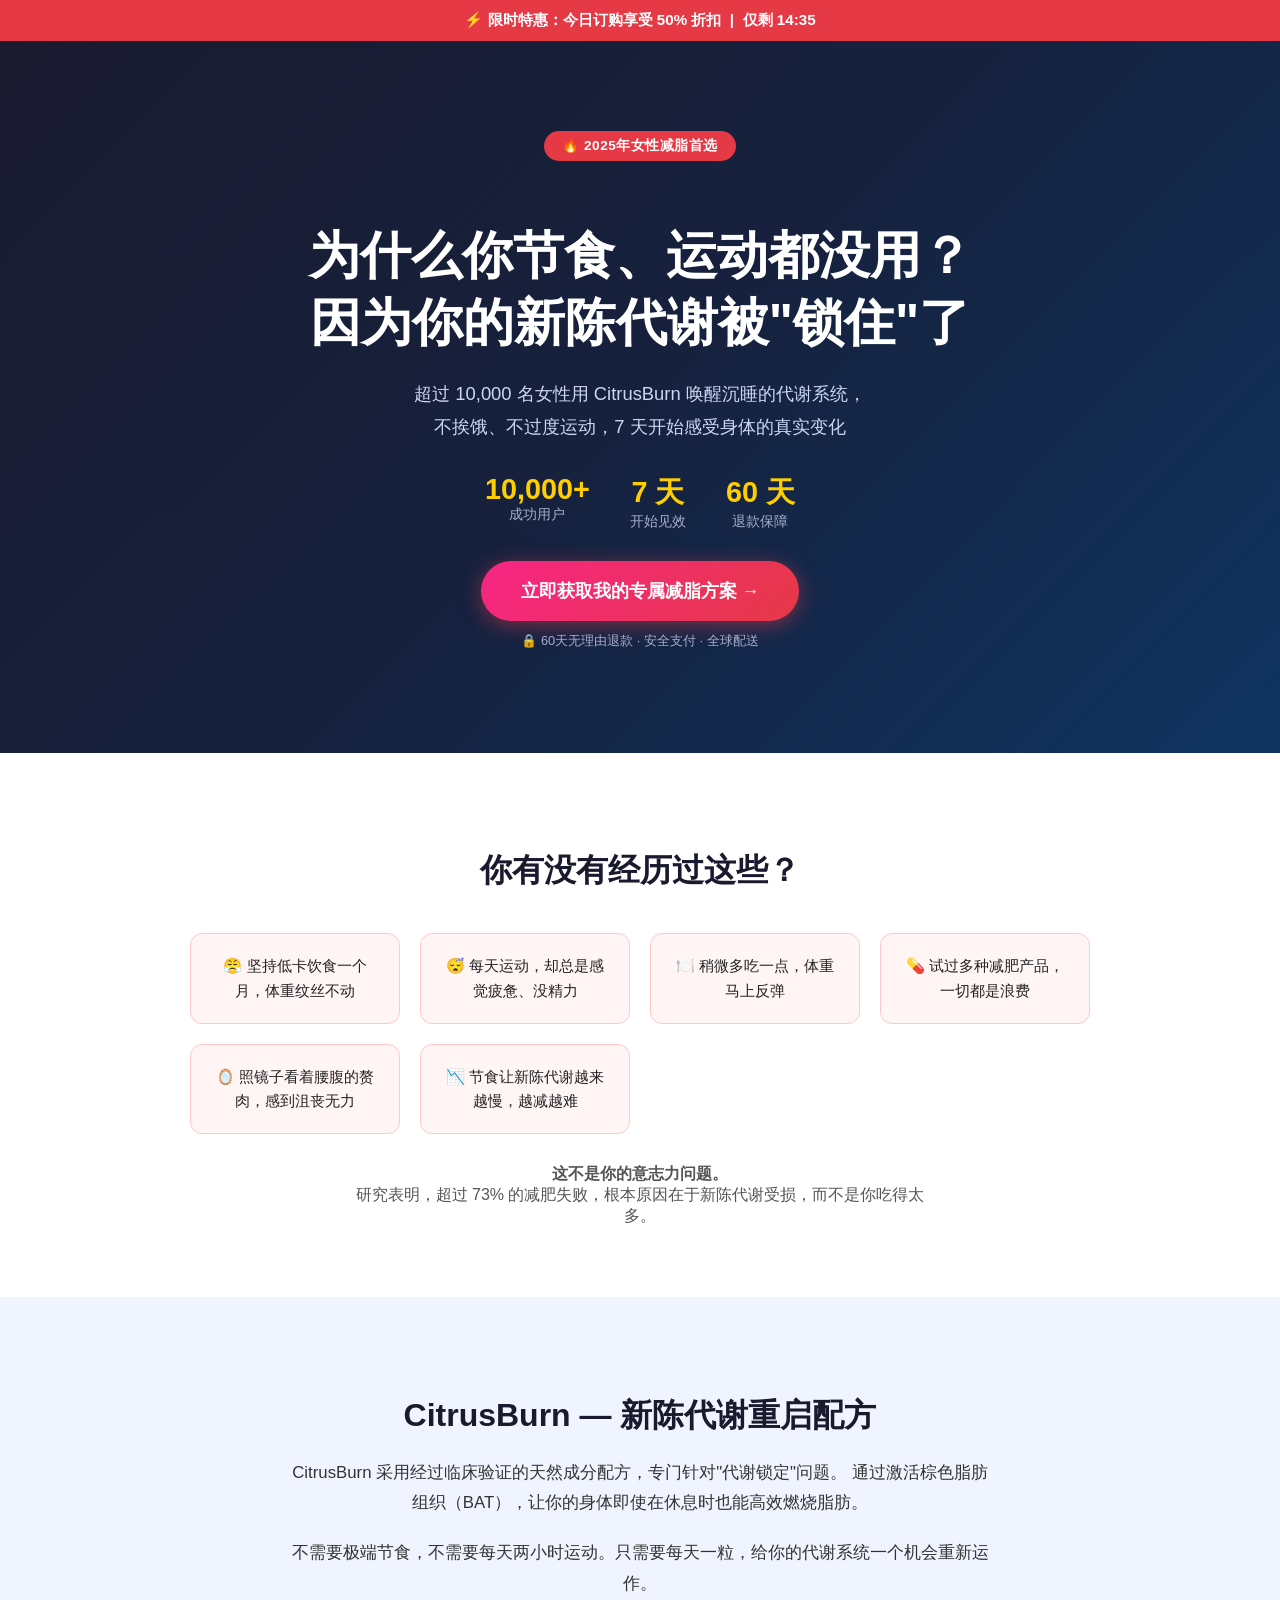
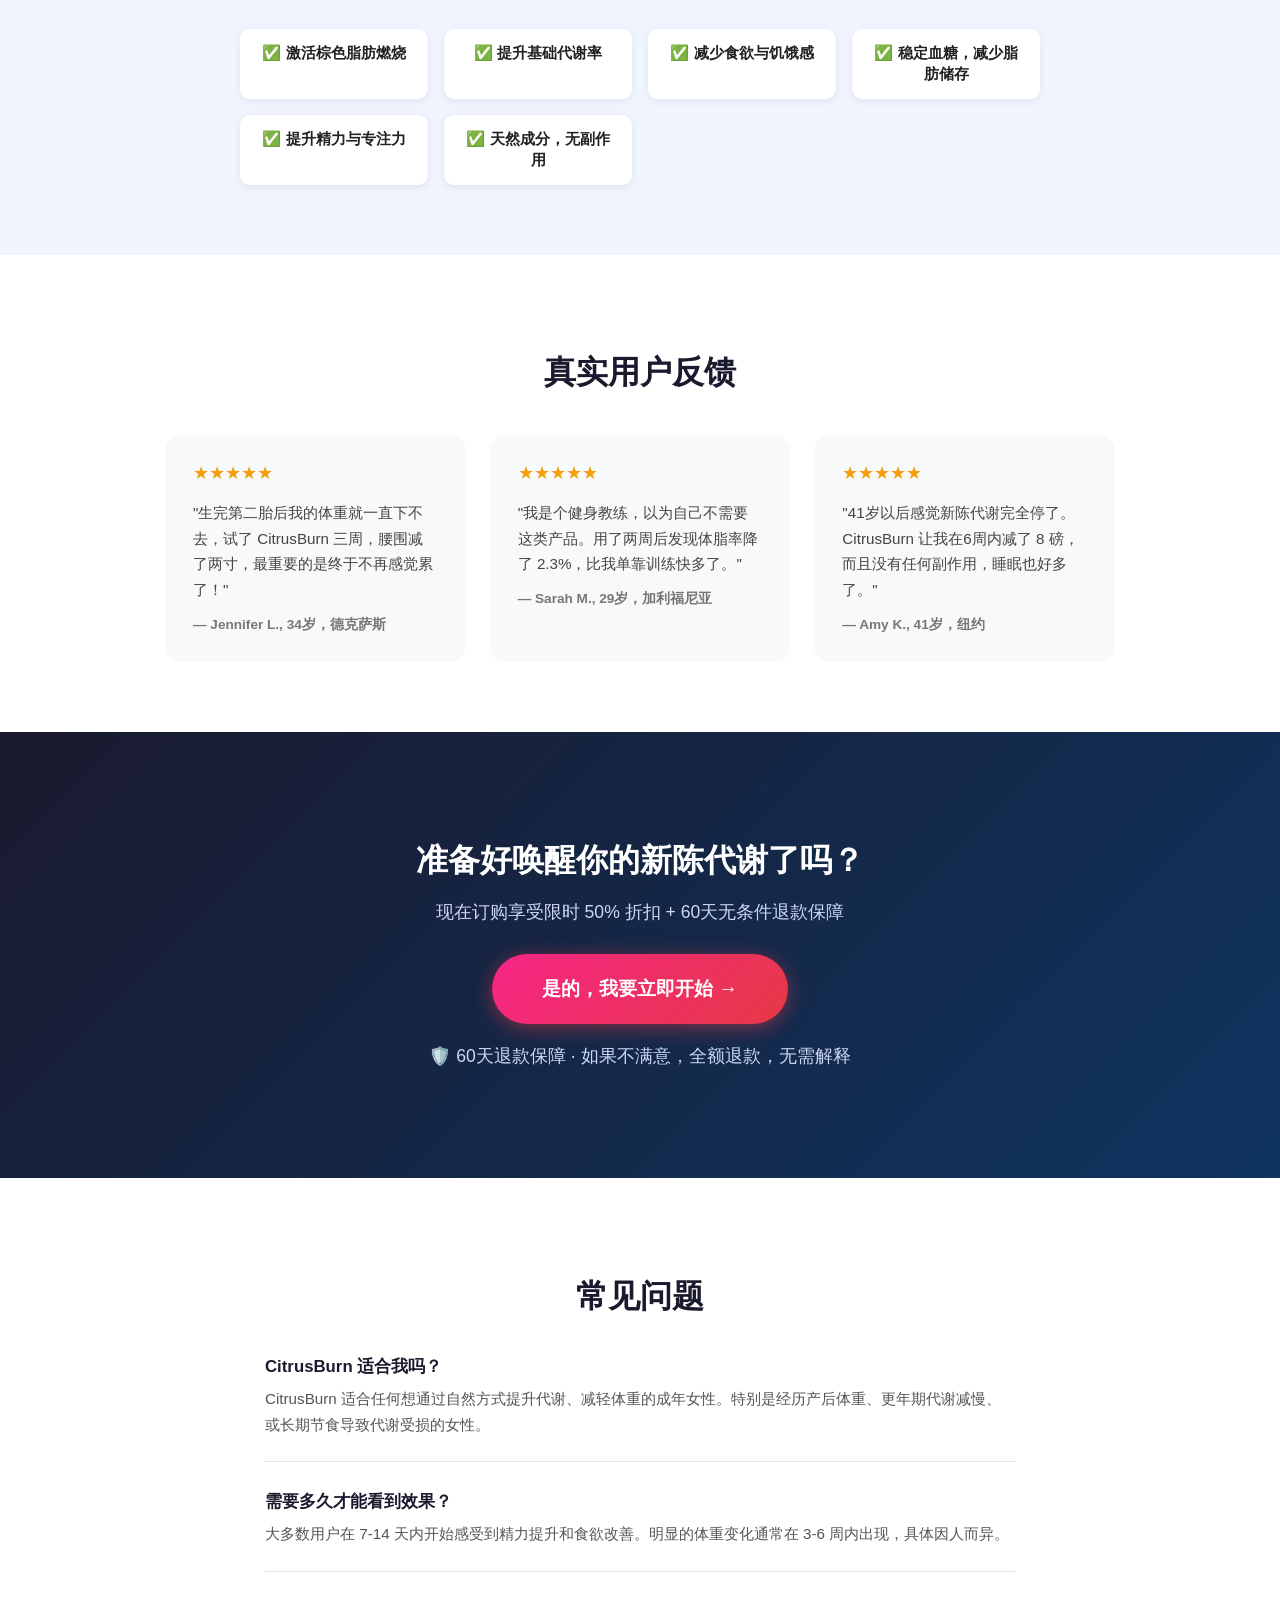
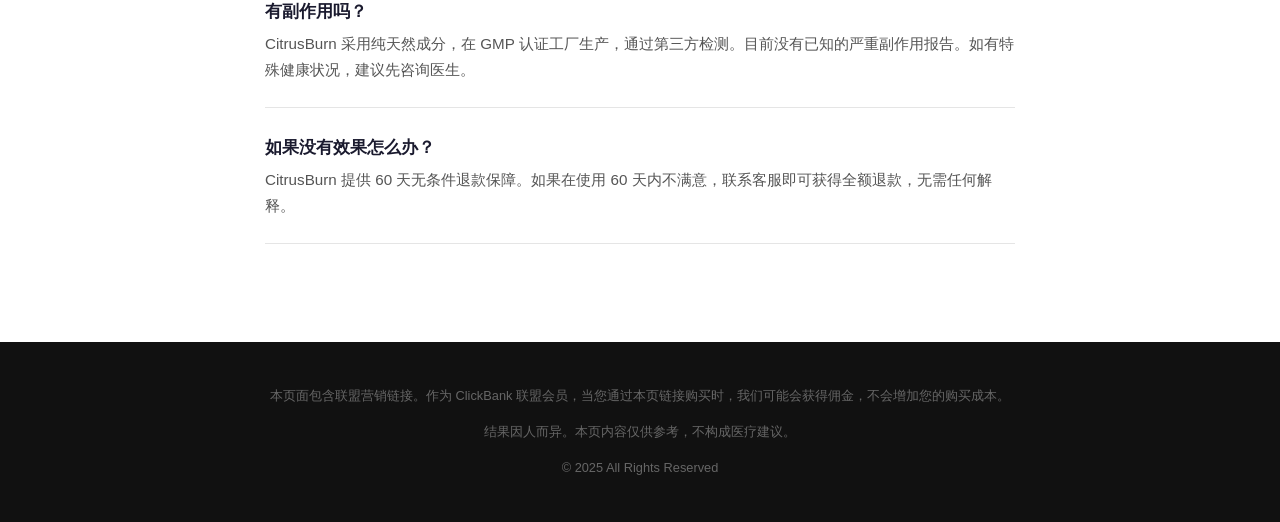
==== index.html @ 9f24c8cd "CitrusBurn affiliate landing page" ====
<!DOCTYPE html>
<html lang="zh">
<head>
  <meta charset="UTF-8">
  <meta name="viewport" content="width=device-width, initial-scale=1.0">
  <title>新陈代谢唤醒公式 | 7天感受轻盈变化 | CitrusBurn</title>
  <link rel="stylesheet" href="style.css">
</head>
<body>

<!-- 顶部公告栏 -->
<div class="top-bar">
  ⚡ 限时特惠：今日订购享受 50% 折扣 &nbsp;|&nbsp; 仅剩 <span id="countdown">14:37</span>
</div>

<!-- 英雄区 -->
<section class="hero">
  <div class="hero-inner container">
    <div class="badge">🔥 2025年女性减脂首选</div>
    <h1>为什么你节食、运动都没用？<br>因为你的新陈代谢被"锁住"了</h1>
    <p class="subtitle">
      超过 10,000 名女性用 CitrusBurn 唤醒沉睡的代谢系统，<br>
      不挨饿、不过度运动，7 天开始感受身体的真实变化
    </p>
    <div class="stats-row">
      <div class="stat"><strong>10,000+</strong><span>成功用户</span></div>
      <div class="stat"><strong>7 天</strong><span>开始见效</span></div>
      <div class="stat"><strong>60 天</strong><span>退款保障</span></div>
    </div>
    <a class="cta-btn" href="https://009b7hdzlyq1fud3wm6s5w5ovf.hop.clickbank.net/?traffic_source=fb&traffic_type=paid" target="_blank">立即获取我的专属减脂方案 →</a>
    <p class="cta-note">🔒 60天无理由退款 · 安全支付 · 全球配送</p>
  </div>
</section>

<!-- 痛点区 -->
<section class="problem">
  <div class="container">
    <h2>你有没有经历过这些？</h2>
    <div class="pain-grid">
      <div class="pain-card">😤 坚持低卡饮食一个月，体重纹丝不动</div>
      <div class="pain-card">😴 每天运动，却总是感觉疲惫、没精力</div>
      <div class="pain-card">🍽️ 稍微多吃一点，体重马上反弹</div>
      <div class="pain-card">💊 试过多种减肥产品，一切都是浪费</div>
      <div class="pain-card">🪞 照镜子看着腰腹的赘肉，感到沮丧无力</div>
      <div class="pain-card">📉 节食让新陈代谢越来越慢，越减越难</div>
    </div>
    <p class="problem-note">
      <strong>这不是你的意志力问题。</strong><br>
      研究表明，超过 73% 的减肥失败，根本原因在于新陈代谢受损，而不是你吃得太多。
    </p>
  </div>
</section>

<!-- 解决方案区 -->
<section class="solution">
  <div class="container">
    <h2>CitrusBurn — 新陈代谢重启配方</h2>
    <p>
      CitrusBurn 采用经过临床验证的天然成分配方，专门针对"代谢锁定"问题。
      通过激活棕色脂肪组织（BAT），让你的身体即使在休息时也能高效燃烧脂肪。
    </p>
    <p>
      不需要极端节食，不需要每天两小时运动。只需要每天一粒，给你的代谢系统一个机会重新运作。
    </p>
    <div class="benefits">
      <div class="benefit">✅ 激活棕色脂肪燃烧</div>
      <div class="benefit">✅ 提升基础代谢率</div>
      <div class="benefit">✅ 减少食欲与饥饿感</div>
      <div class="benefit">✅ 稳定血糖，减少脂肪储存</div>
      <div class="benefit">✅ 提升精力与专注力</div>
      <div class="benefit">✅ 天然成分，无副作用</div>
    </div>
  </div>
</section>

<!-- 真实评价区 -->
<section class="testimonials">
  <div class="container">
    <h2>真实用户反馈</h2>
    <div class="review-grid">
      <div class="review">
        <div class="stars">★★★★★</div>
        <p>"生完第二胎后我的体重就一直下不去，试了 CitrusBurn 三周，腰围减了两寸，最重要的是终于不再感觉累了！"</p>
        <strong>— Jennifer L., 34岁，德克萨斯</strong>
      </div>
      <div class="review">
        <div class="stars">★★★★★</div>
        <p>"我是个健身教练，以为自己不需要这类产品。用了两周后发现体脂率降了 2.3%，比我单靠训练快多了。"</p>
        <strong>— Sarah M., 29岁，加利福尼亚</strong>
      </div>
      <div class="review">
        <div class="stars">★★★★★</div>
        <p>"41岁以后感觉新陈代谢完全停了。CitrusBurn 让我在6周内减了 8 磅，而且没有任何副作用，睡眠也好多了。"</p>
        <strong>— Amy K., 41岁，纽约</strong>
      </div>
    </div>
  </div>
</section>

<!-- 订单区 -->
<section class="order-section">
  <div class="container">
    <h2>准备好唤醒你的新陈代谢了吗？</h2>
    <p>现在订购享受限时 50% 折扣 + 60天无条件退款保障</p>
    <a class="cta-btn large" href="https://009b7hdzlyq1fud3wm6s5w5ovf.hop.clickbank.net/?traffic_source=fb&traffic_type=paid" target="_blank">是的，我要立即开始 →</a>
    <p class="guarantee">🛡️ 60天退款保障 · 如果不满意，全额退款，无需解释</p>
  </div>
</section>

<!-- FAQ 区 -->
<section class="faq">
  <div class="container">
    <h2>常见问题</h2>
    <div class="faq-item">
      <strong>CitrusBurn 适合我吗？</strong>
      <p>CitrusBurn 适合任何想通过自然方式提升代谢、减轻体重的成年女性。特别是经历产后体重、更年期代谢减慢、或长期节食导致代谢受损的女性。</p>
    </div>
    <div class="faq-item">
      <strong>需要多久才能看到效果？</strong>
      <p>大多数用户在 7-14 天内开始感受到精力提升和食欲改善。明显的体重变化通常在 3-6 周内出现，具体因人而异。</p>
    </div>
    <div class="faq-item">
      <strong>有副作用吗？</strong>
      <p>CitrusBurn 采用纯天然成分，在 GMP 认证工厂生产，通过第三方检测。目前没有已知的严重副作用报告。如有特殊健康状况，建议先咨询医生。</p>
    </div>
    <div class="faq-item">
      <strong>如果没有效果怎么办？</strong>
      <p>CitrusBurn 提供 60 天无条件退款保障。如果在使用 60 天内不满意，联系客服即可获得全额退款，无需任何解释。</p>
    </div>
  </div>
</section>

<footer>
  <p>本页面包含联盟营销链接。作为 ClickBank 联盟会员，当您通过本页链接购买时，我们可能会获得佣金，不会增加您的购买成本。</p>
  <p>结果因人而异。本页内容仅供参考，不构成医疗建议。</p>
  <p>© 2025 All Rights Reserved</p>
</footer>

<script>
  // 倒计时计时器
  let totalSeconds = 14 * 60 + 37;
  function updateCountdown() {
    const m = Math.floor(totalSeconds / 60);
    const s = totalSeconds % 60;
    document.getElementById('countdown').textContent =
      String(m).padStart(2,'0') + ':' + String(s).padStart(2,'0');
    if (totalSeconds > 0) totalSeconds--;
    else totalSeconds = 14 * 60 + 37; // 重置
  }
  updateCountdown();
  setInterval(updateCountdown, 1000);
</script>

</body>
</html>
---- style.css ----
/* ===========================
   CitrusBurn 落地页样式
   =========================== */

* { box-sizing: border-box; }

body {
  margin: 0;
  font-family: "Segoe UI", Tahoma, Geneva, Verdana, sans-serif;
  background: #f6f6f8;
  color: #222;
}

.container {
  width: min(1100px, 90%);
  margin: 0 auto;
}

/* --- 顶部公告栏 --- */
.top-bar {
  background: #e63946;
  color: white;
  text-align: center;
  padding: 10px;
  font-size: 0.95rem;
  font-weight: 600;
}

/* --- 英雄区 --- */
.hero {
  background: linear-gradient(135deg, #1a1a2e 0%, #16213e 50%, #0f3460 100%);
  color: white;
  padding: 90px 20px;
  text-align: center;
}

.hero-inner {
  max-width: 800px;
  margin: 0 auto;
}

.badge {
  display: inline-block;
  background: #e63946;
  color: white;
  padding: 6px 18px;
  border-radius: 999px;
  font-size: 0.85rem;
  font-weight: 700;
  margin-bottom: 20px;
  letter-spacing: 0.5px;
}

.hero h1 {
  font-size: clamp(2rem, 4vw, 3.2rem);
  margin-bottom: 20px;
  line-height: 1.3;
}

.subtitle {
  font-size: 1.15rem;
  max-width: 650px;
  margin: 0 auto 30px;
  line-height: 1.8;
  color: #cdd6f4;
}

.stats-row {
  display: flex;
  justify-content: center;
  gap: 40px;
  margin: 30px 0;
}

.stat {
  display: flex;
  flex-direction: column;
  align-items: center;
}

.stat strong {
  font-size: 1.8rem;
  color: #ffce00;
}

.stat span {
  font-size: 0.85rem;
  color: #a6adc8;
}

/* --- CTA 按钮 --- */
.cta-btn {
  display: inline-block;
  background: linear-gradient(135deg, #f72585, #e63946);
  color: white;
  padding: 18px 40px;
  border-radius: 999px;
  font-weight: 700;
  font-size: 1.1rem;
  text-decoration: none;
  transition: transform 0.2s, box-shadow 0.2s;
  box-shadow: 0 4px 20px rgba(231, 57, 70, 0.5);
}

.cta-btn:hover {
  transform: translateY(-2px);
  box-shadow: 0 8px 30px rgba(231, 57, 70, 0.7);
}

.cta-btn.large {
  font-size: 1.2rem;
  padding: 22px 50px;
}

.cta-note {
  font-size: 0.8rem;
  color: #a6adc8;
  margin-top: 12px;
}

/* --- 问题区 --- */
.problem {
  background: #fff;
  padding: 70px 20px;
  text-align: center;
}

.problem h2 {
  font-size: 2rem;
  margin-bottom: 40px;
  color: #1a1a2e;
}

.pain-grid {
  display: grid;
  grid-template-columns: repeat(auto-fit, minmax(200px, 1fr));
  gap: 20px;
  max-width: 900px;
  margin: 0 auto 30px;
}

.pain-card {
  background: #fff5f5;
  border: 1px solid #ffc9c9;
  border-radius: 12px;
  padding: 20px;
  font-size: 0.95rem;
  line-height: 1.6;
}

.problem-note {
  font-size: 1rem;
  color: #555;
  max-width: 600px;
  margin: 0 auto;
}

/* --- 解决方案区 --- */
.solution {
  background: #f0f4ff;
  padding: 70px 20px;
  text-align: center;
}

.solution h2 {
  font-size: 2rem;
  margin-bottom: 20px;
  color: #1a1a2e;
}

.solution p {
  max-width: 700px;
  margin: 0 auto 20px;
  font-size: 1.05rem;
  line-height: 1.8;
  color: #333;
}

.benefits {
  display: grid;
  grid-template-columns: repeat(auto-fit, minmax(160px, 1fr));
  gap: 16px;
  max-width: 800px;
  margin: 30px auto 0;
}

.benefit {
  background: white;
  border-radius: 10px;
  padding: 14px 16px;
  font-weight: 600;
  font-size: 0.95rem;
  box-shadow: 0 2px 8px rgba(0,0,0,0.07);
}

/* --- 评价区 --- */
.testimonials {
  background: white;
  padding: 70px 20px;
  text-align: center;
}

.testimonials h2 {
  font-size: 2rem;
  margin-bottom: 40px;
  color: #1a1a2e;
}

.review-grid {
  display: grid;
  grid-template-columns: repeat(auto-fit, minmax(250px, 1fr));
  gap: 24px;
  max-width: 950px;
  margin: 0 auto;
}

.review {
  background: #f8f9fa;
  border-radius: 16px;
  padding: 28px;
  text-align: left;
}

.stars {
  color: #f59e0b;
  font-size: 1.1rem;
  margin-bottom: 12px;
}

.review p {
  font-size: 0.95rem;
  line-height: 1.7;
  color: #444;
  margin-bottom: 12px;
}

.review strong {
  font-size: 0.85rem;
  color: #777;
}

/* --- 订单区 --- */
.order-section {
  background: linear-gradient(135deg, #1a1a2e 0%, #0f3460 100%);
  color: white;
  padding: 80px 20px;
  text-align: center;
}

.order-section h2 {
  font-size: 2rem;
  margin-bottom: 12px;
}

.order-section p {
  font-size: 1.1rem;
  color: #cdd6f4;
  margin-bottom: 30px;
}

.guarantee {
  margin-top: 20px;
  font-size: 0.9rem;
  color: #a6adc8;
}

/* --- FAQ 区 --- */
.faq {
  background: white;
  padding: 70px 20px;
}

.faq h2 {
  font-size: 2rem;
  margin-bottom: 36px;
  text-align: center;
  color: #1a1a2e;
}

.faq-item {
  max-width: 750px;
  margin: 0 auto 28px;
  border-bottom: 1px solid #e5e5e5;
  padding-bottom: 24px;
}

.faq-item strong {
  display: block;
  font-size: 1.05rem;
  margin-bottom: 8px;
  color: #1a1a2e;
}

.faq-item p {
  font-size: 0.95rem;
  line-height: 1.7;
  color: #555;
  margin: 0;
}

/* --- 页脚 --- */
footer {
  background: #111;
  color: #666;
  padding: 30px 20px;
  text-align: center;
  font-size: 0.8rem;
  line-height: 1.8;
}

/* --- 响应式 --- */
@media (max-width: 600px) {
  .stats-row { flex-direction: column; gap: 20px; }
  .hero h1 { font-size: 1.8rem; }
  .cta-btn { font-size: 1rem; padding: 16px 28px; }
}
}

.section p,
.section ul {
  max-width: 780px;
  margin-bottom: 20px;
  line-height: 1.8;
}

.features {
  display: grid;
  grid-template-columns: repeat(auto-fit, minmax(180px, 1fr));
  gap: 16px;
}

.feature {
  padding: 18px;
  border: 1px solid #e0e7ff;
  border-radius: 14px;
  background: #f5fbff;
  font-weight: 600;
}
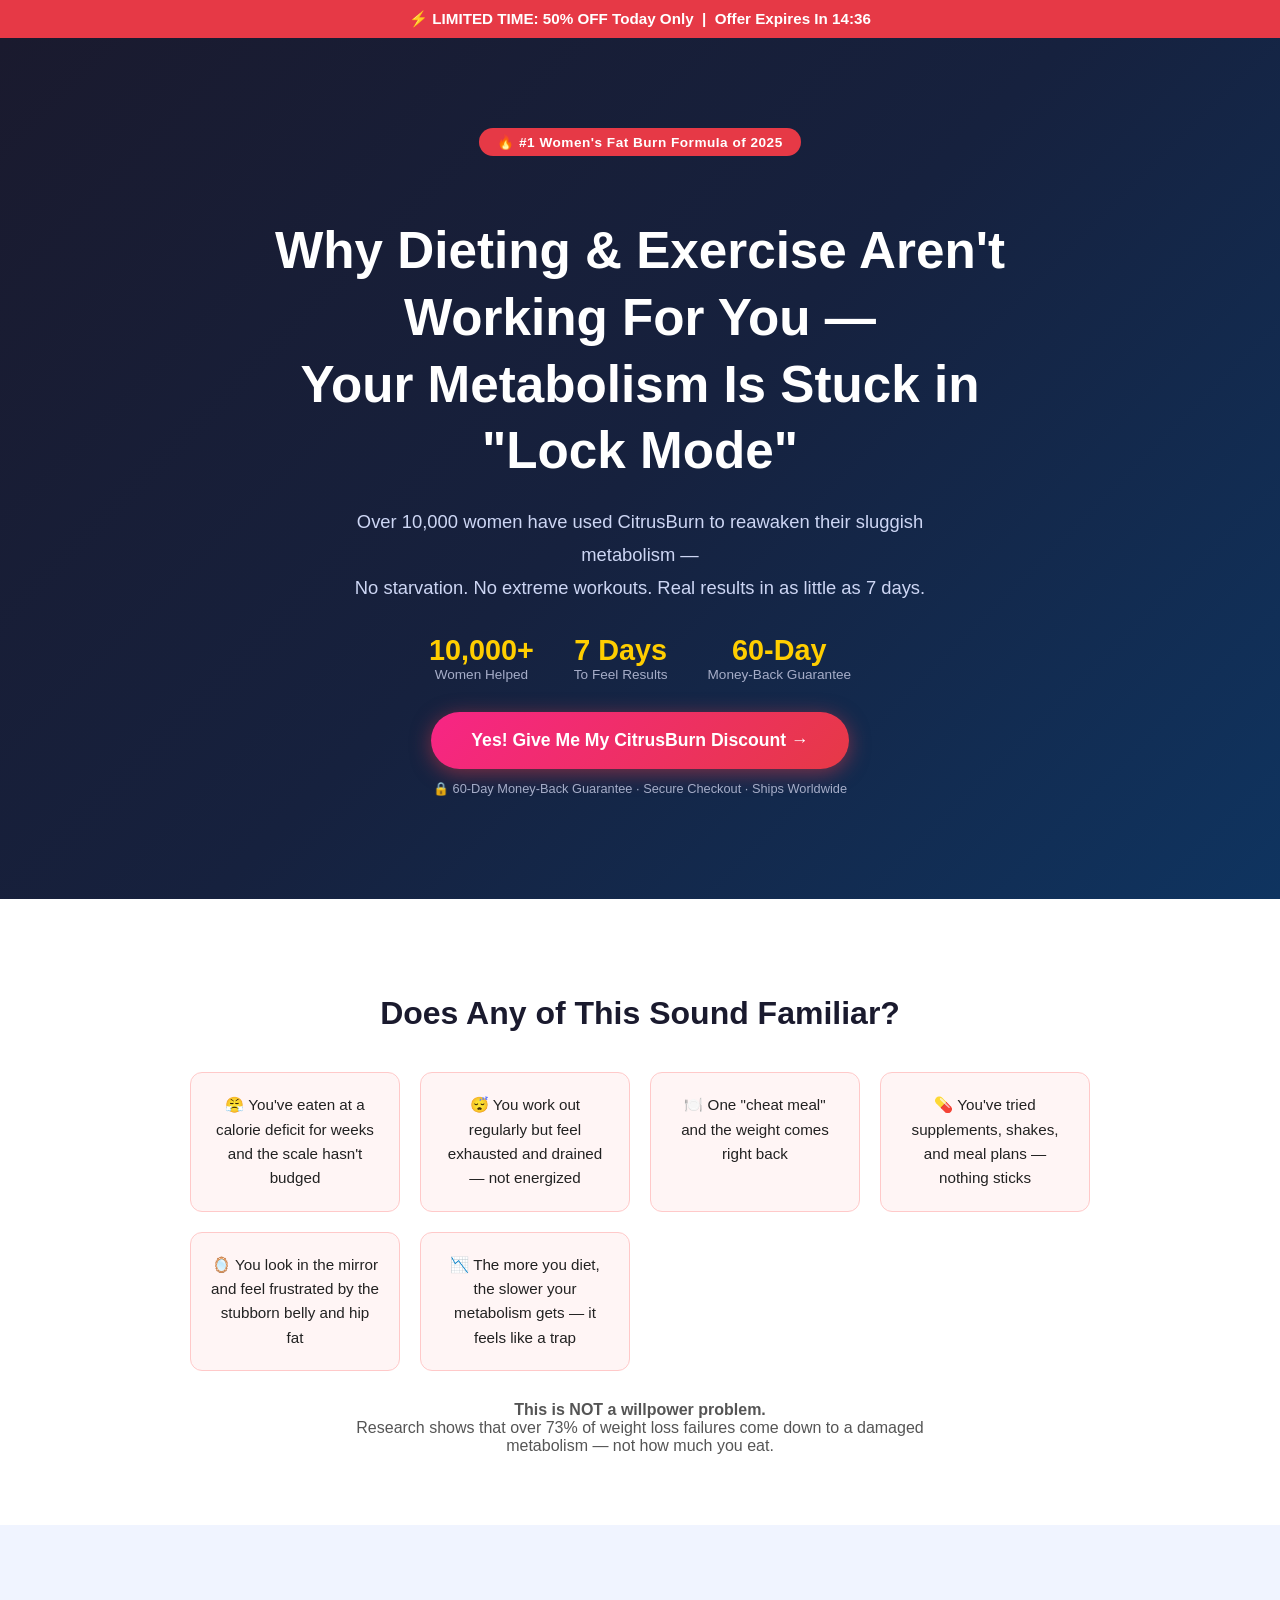
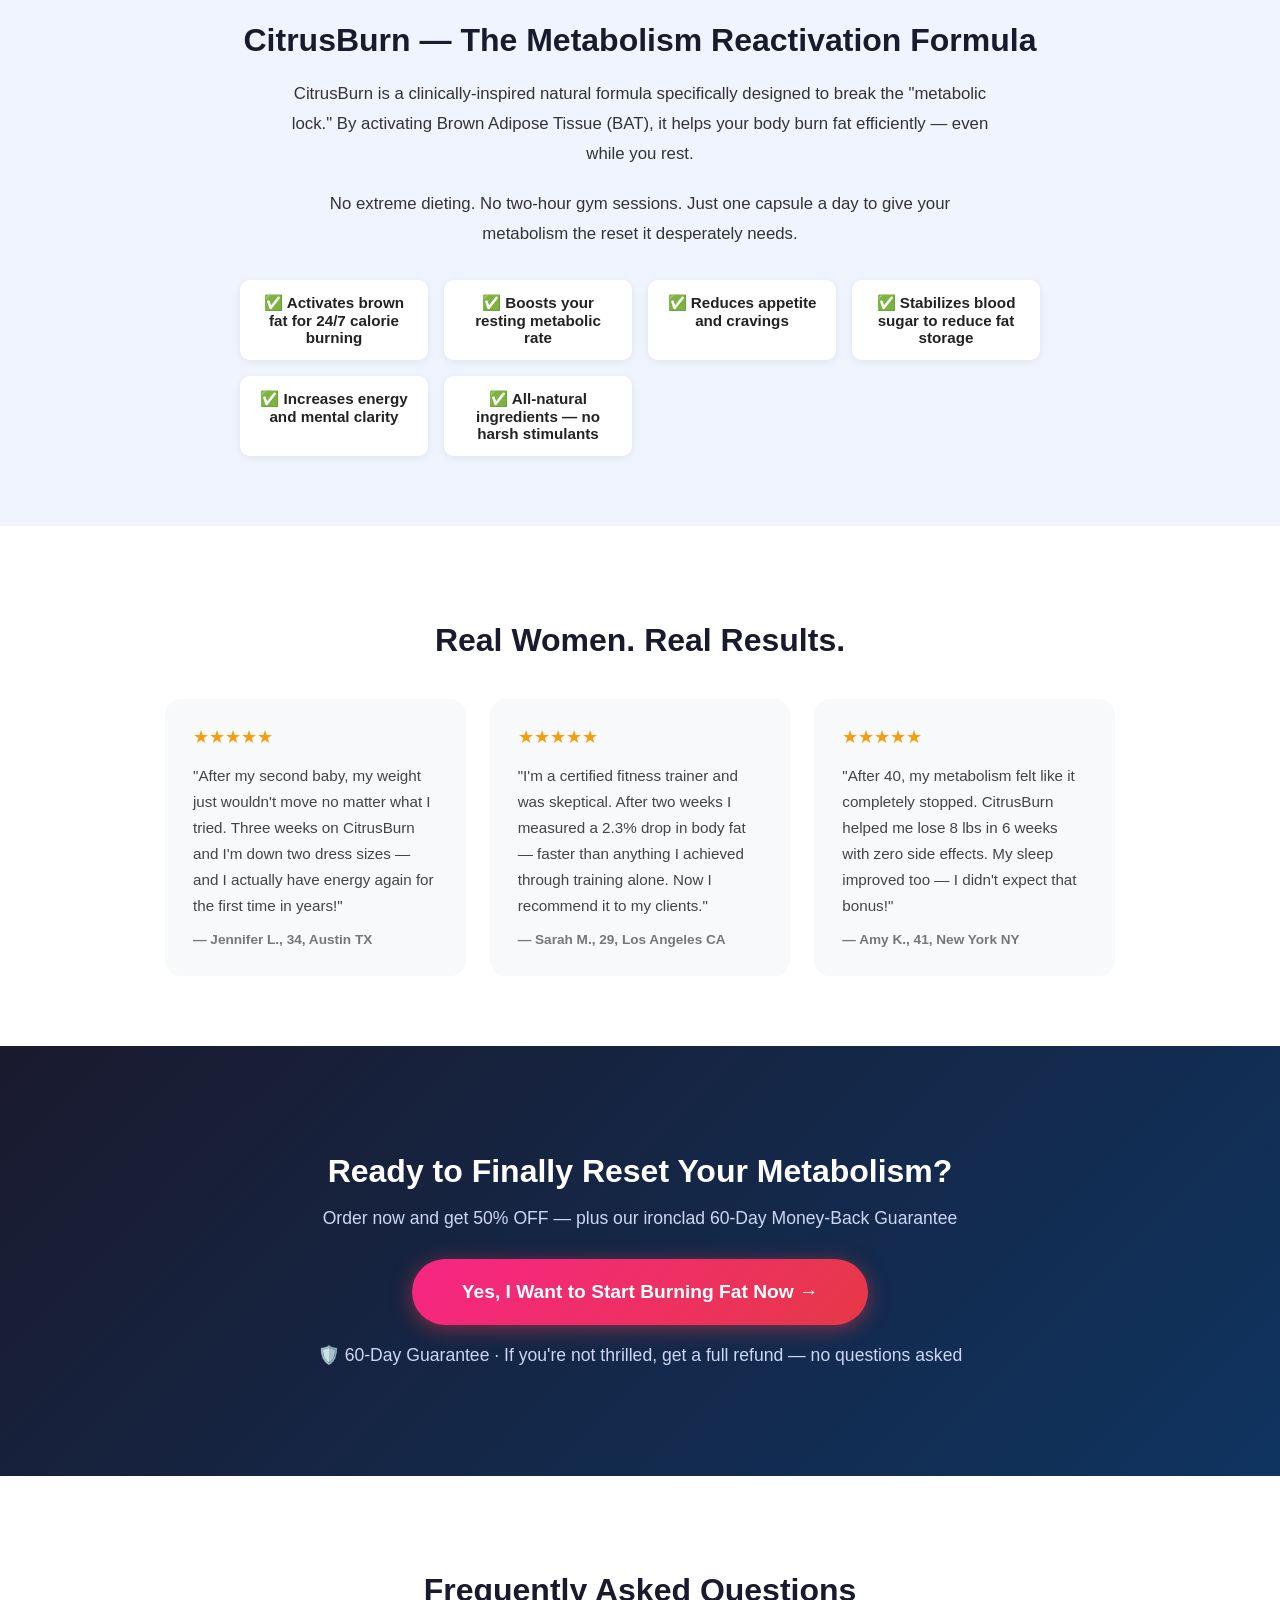
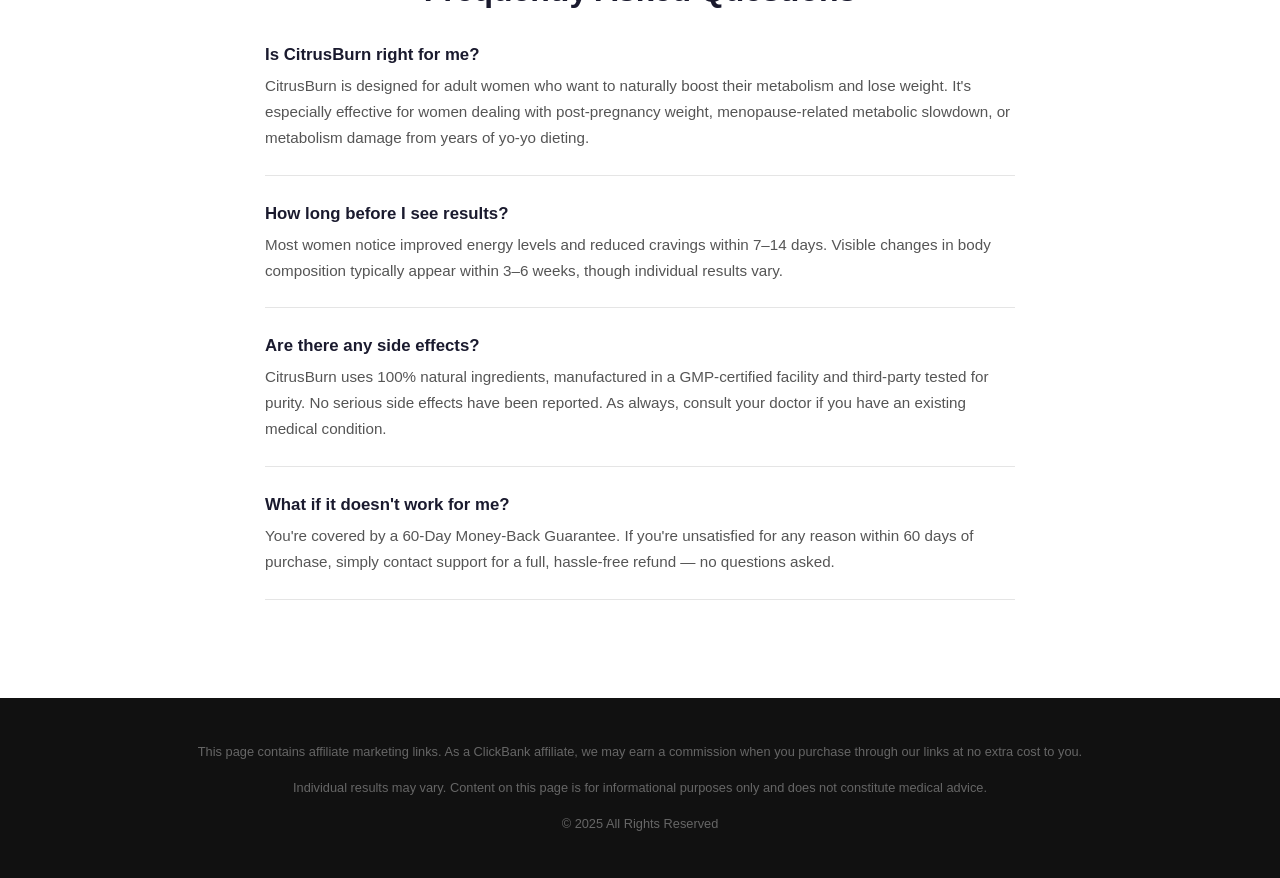
==== commit 8ad49166: "Rewrite landing page in English for US/EU audience" ====
--- a/index.html
+++ b/index.html
@@ -1,143 +1,143 @@
 <!DOCTYPE html>
-<html lang="zh">
+<html lang="en">
 <head>
   <meta charset="UTF-8">
   <meta name="viewport" content="width=device-width, initial-scale=1.0">
-  <title>新陈代谢唤醒公式 | 7天感受轻盈变化 | CitrusBurn</title>
+  <title>The Metabolism Reset Formula | Feel the Difference in 7 Days | CitrusBurn</title>
   <link rel="stylesheet" href="style.css">
 </head>
 <body>
 
-<!-- 顶部公告栏 -->
+<!-- Top announcement bar -->
 <div class="top-bar">
-  ⚡ 限时特惠：今日订购享受 50% 折扣 &nbsp;|&nbsp; 仅剩 <span id="countdown">14:37</span>
+  ⚡ LIMITED TIME: 50% OFF Today Only &nbsp;|&nbsp; Offer Expires In <span id="countdown">14:37</span>
 </div>
 
-<!-- 英雄区 -->
+<!-- Hero section -->
 <section class="hero">
   <div class="hero-inner container">
-    <div class="badge">🔥 2025年女性减脂首选</div>
-    <h1>为什么你节食、运动都没用？<br>因为你的新陈代谢被"锁住"了</h1>
+    <div class="badge">🔥 #1 Women's Fat Burn Formula of 2025</div>
+    <h1>Why Dieting & Exercise Aren't Working For You —<br>Your Metabolism Is Stuck in "Lock Mode"</h1>
     <p class="subtitle">
-      超过 10,000 名女性用 CitrusBurn 唤醒沉睡的代谢系统，<br>
-      不挨饿、不过度运动，7 天开始感受身体的真实变化
+      Over 10,000 women have used CitrusBurn to reawaken their sluggish metabolism —<br>
+      No starvation. No extreme workouts. Real results in as little as 7 days.
     </p>
     <div class="stats-row">
-      <div class="stat"><strong>10,000+</strong><span>成功用户</span></div>
-      <div class="stat"><strong>7 天</strong><span>开始见效</span></div>
-      <div class="stat"><strong>60 天</strong><span>退款保障</span></div>
+      <div class="stat"><strong>10,000+</strong><span>Women Helped</span></div>
+      <div class="stat"><strong>7 Days</strong><span>To Feel Results</span></div>
+      <div class="stat"><strong>60-Day</strong><span>Money-Back Guarantee</span></div>
     </div>
-    <a class="cta-btn" href="https://009b7hdzlyq1fud3wm6s5w5ovf.hop.clickbank.net/?traffic_source=fb&traffic_type=paid" target="_blank">立即获取我的专属减脂方案 →</a>
-    <p class="cta-note">🔒 60天无理由退款 · 安全支付 · 全球配送</p>
+    <a class="cta-btn" href="https://009b7hdzlyq1fud3wm6s5w5ovf.hop.clickbank.net/?traffic_source=fb&traffic_type=paid" target="_blank">Yes! Give Me My CitrusBurn Discount →</a>
+    <p class="cta-note">🔒 60-Day Money-Back Guarantee · Secure Checkout · Ships Worldwide</p>
   </div>
 </section>
 
-<!-- 痛点区 -->
+<!-- Pain points section -->
 <section class="problem">
   <div class="container">
-    <h2>你有没有经历过这些？</h2>
+    <h2>Does Any of This Sound Familiar?</h2>
     <div class="pain-grid">
-      <div class="pain-card">😤 坚持低卡饮食一个月，体重纹丝不动</div>
-      <div class="pain-card">😴 每天运动，却总是感觉疲惫、没精力</div>
-      <div class="pain-card">🍽️ 稍微多吃一点，体重马上反弹</div>
-      <div class="pain-card">💊 试过多种减肥产品，一切都是浪费</div>
-      <div class="pain-card">🪞 照镜子看着腰腹的赘肉，感到沮丧无力</div>
-      <div class="pain-card">📉 节食让新陈代谢越来越慢，越减越难</div>
+      <div class="pain-card">😤 You've eaten at a calorie deficit for weeks and the scale hasn't budged</div>
+      <div class="pain-card">😴 You work out regularly but feel exhausted and drained — not energized</div>
+      <div class="pain-card">🍽️ One "cheat meal" and the weight comes right back</div>
+      <div class="pain-card">💊 You've tried supplements, shakes, and meal plans — nothing sticks</div>
+      <div class="pain-card">🪞 You look in the mirror and feel frustrated by the stubborn belly and hip fat</div>
+      <div class="pain-card">📉 The more you diet, the slower your metabolism gets — it feels like a trap</div>
     </div>
     <p class="problem-note">
-      <strong>这不是你的意志力问题。</strong><br>
-      研究表明，超过 73% 的减肥失败，根本原因在于新陈代谢受损，而不是你吃得太多。
+      <strong>This is NOT a willpower problem.</strong><br>
+      Research shows that over 73% of weight loss failures come down to a damaged metabolism — not how much you eat.
     </p>
   </div>
 </section>
 
-<!-- 解决方案区 -->
+<!-- Solution section -->
 <section class="solution">
   <div class="container">
-    <h2>CitrusBurn — 新陈代谢重启配方</h2>
+    <h2>CitrusBurn — The Metabolism Reactivation Formula</h2>
     <p>
-      CitrusBurn 采用经过临床验证的天然成分配方，专门针对"代谢锁定"问题。
-      通过激活棕色脂肪组织（BAT），让你的身体即使在休息时也能高效燃烧脂肪。
+      CitrusBurn is a clinically-inspired natural formula specifically designed to break the "metabolic lock."
+      By activating Brown Adipose Tissue (BAT), it helps your body burn fat efficiently — even while you rest.
     </p>
     <p>
-      不需要极端节食，不需要每天两小时运动。只需要每天一粒，给你的代谢系统一个机会重新运作。
+      No extreme dieting. No two-hour gym sessions. Just one capsule a day to give your metabolism
+      the reset it desperately needs.
     </p>
     <div class="benefits">
-      <div class="benefit">✅ 激活棕色脂肪燃烧</div>
-      <div class="benefit">✅ 提升基础代谢率</div>
-      <div class="benefit">✅ 减少食欲与饥饿感</div>
-      <div class="benefit">✅ 稳定血糖，减少脂肪储存</div>
-      <div class="benefit">✅ 提升精力与专注力</div>
-      <div class="benefit">✅ 天然成分，无副作用</div>
+      <div class="benefit">✅ Activates brown fat for 24/7 calorie burning</div>
+      <div class="benefit">✅ Boosts your resting metabolic rate</div>
+      <div class="benefit">✅ Reduces appetite and cravings</div>
+      <div class="benefit">✅ Stabilizes blood sugar to reduce fat storage</div>
+      <div class="benefit">✅ Increases energy and mental clarity</div>
+      <div class="benefit">✅ All-natural ingredients — no harsh stimulants</div>
     </div>
   </div>
 </section>
 
-<!-- 真实评价区 -->
+<!-- Testimonials section -->
 <section class="testimonials">
   <div class="container">
-    <h2>真实用户反馈</h2>
+    <h2>Real Women. Real Results.</h2>
     <div class="review-grid">
       <div class="review">
         <div class="stars">★★★★★</div>
-        <p>"生完第二胎后我的体重就一直下不去，试了 CitrusBurn 三周，腰围减了两寸，最重要的是终于不再感觉累了！"</p>
-        <strong>— Jennifer L., 34岁，德克萨斯</strong>
+        <p>"After my second baby, my weight just wouldn't move no matter what I tried. Three weeks on CitrusBurn and I'm down two dress sizes — and I actually have energy again for the first time in years!"</p>
+        <strong>— Jennifer L., 34, Austin TX</strong>
       </div>
       <div class="review">
         <div class="stars">★★★★★</div>
-        <p>"我是个健身教练，以为自己不需要这类产品。用了两周后发现体脂率降了 2.3%，比我单靠训练快多了。"</p>
-        <strong>— Sarah M., 29岁，加利福尼亚</strong>
+        <p>"I'm a certified fitness trainer and was skeptical. After two weeks I measured a 2.3% drop in body fat — faster than anything I achieved through training alone. Now I recommend it to my clients."</p>
+        <strong>— Sarah M., 29, Los Angeles CA</strong>
       </div>
       <div class="review">
         <div class="stars">★★★★★</div>
-        <p>"41岁以后感觉新陈代谢完全停了。CitrusBurn 让我在6周内减了 8 磅，而且没有任何副作用，睡眠也好多了。"</p>
-        <strong>— Amy K., 41岁，纽约</strong>
+        <p>"After 40, my metabolism felt like it completely stopped. CitrusBurn helped me lose 8 lbs in 6 weeks with zero side effects. My sleep improved too — I didn't expect that bonus!"</p>
+        <strong>— Amy K., 41, New York NY</strong>
       </div>
     </div>
   </div>
 </section>
 
-<!-- 订单区 -->
+<!-- Order section -->
 <section class="order-section">
   <div class="container">
-    <h2>准备好唤醒你的新陈代谢了吗？</h2>
-    <p>现在订购享受限时 50% 折扣 + 60天无条件退款保障</p>
-    <a class="cta-btn large" href="https://009b7hdzlyq1fud3wm6s5w5ovf.hop.clickbank.net/?traffic_source=fb&traffic_type=paid" target="_blank">是的，我要立即开始 →</a>
-    <p class="guarantee">🛡️ 60天退款保障 · 如果不满意，全额退款，无需解释</p>
+    <h2>Ready to Finally Reset Your Metabolism?</h2>
+    <p>Order now and get 50% OFF — plus our ironclad 60-Day Money-Back Guarantee</p>
+    <a class="cta-btn large" href="https://009b7hdzlyq1fud3wm6s5w5ovf.hop.clickbank.net/?traffic_source=fb&traffic_type=paid" target="_blank">Yes, I Want to Start Burning Fat Now →</a>
+    <p class="guarantee">🛡️ 60-Day Guarantee · If you're not thrilled, get a full refund — no questions asked</p>
   </div>
 </section>
 
-<!-- FAQ 区 -->
+<!-- FAQ section -->
 <section class="faq">
   <div class="container">
-    <h2>常见问题</h2>
+    <h2>Frequently Asked Questions</h2>
     <div class="faq-item">
-      <strong>CitrusBurn 适合我吗？</strong>
-      <p>CitrusBurn 适合任何想通过自然方式提升代谢、减轻体重的成年女性。特别是经历产后体重、更年期代谢减慢、或长期节食导致代谢受损的女性。</p>
+      <strong>Is CitrusBurn right for me?</strong>
+      <p>CitrusBurn is designed for adult women who want to naturally boost their metabolism and lose weight. It's especially effective for women dealing with post-pregnancy weight, menopause-related metabolic slowdown, or metabolism damage from years of yo-yo dieting.</p>
     </div>
     <div class="faq-item">
-      <strong>需要多久才能看到效果？</strong>
-      <p>大多数用户在 7-14 天内开始感受到精力提升和食欲改善。明显的体重变化通常在 3-6 周内出现，具体因人而异。</p>
+      <strong>How long before I see results?</strong>
+      <p>Most women notice improved energy levels and reduced cravings within 7–14 days. Visible changes in body composition typically appear within 3–6 weeks, though individual results vary.</p>
     </div>
     <div class="faq-item">
-      <strong>有副作用吗？</strong>
-      <p>CitrusBurn 采用纯天然成分，在 GMP 认证工厂生产，通过第三方检测。目前没有已知的严重副作用报告。如有特殊健康状况，建议先咨询医生。</p>
+      <strong>Are there any side effects?</strong>
+      <p>CitrusBurn uses 100% natural ingredients, manufactured in a GMP-certified facility and third-party tested for purity. No serious side effects have been reported. As always, consult your doctor if you have an existing medical condition.</p>
     </div>
     <div class="faq-item">
-      <strong>如果没有效果怎么办？</strong>
-      <p>CitrusBurn 提供 60 天无条件退款保障。如果在使用 60 天内不满意，联系客服即可获得全额退款，无需任何解释。</p>
+      <strong>What if it doesn't work for me?</strong>
+      <p>You're covered by a 60-Day Money-Back Guarantee. If you're unsatisfied for any reason within 60 days of purchase, simply contact support for a full, hassle-free refund — no questions asked.</p>
     </div>
   </div>
 </section>
 
 <footer>
-  <p>本页面包含联盟营销链接。作为 ClickBank 联盟会员，当您通过本页链接购买时，我们可能会获得佣金，不会增加您的购买成本。</p>
-  <p>结果因人而异。本页内容仅供参考，不构成医疗建议。</p>
+  <p>This page contains affiliate marketing links. As a ClickBank affiliate, we may earn a commission when you purchase through our links at no extra cost to you.</p>
+  <p>Individual results may vary. Content on this page is for informational purposes only and does not constitute medical advice.</p>
   <p>© 2025 All Rights Reserved</p>
 </footer>
 
 <script>
-  // 倒计时计时器
   let totalSeconds = 14 * 60 + 37;
   function updateCountdown() {
     const m = Math.floor(totalSeconds / 60);
@@ -145,7 +145,7 @@
     document.getElementById('countdown').textContent =
       String(m).padStart(2,'0') + ':' + String(s).padStart(2,'0');
     if (totalSeconds > 0) totalSeconds--;
-    else totalSeconds = 14 * 60 + 37; // 重置
+    else totalSeconds = 14 * 60 + 37;
   }
   updateCountdown();
   setInterval(updateCountdown, 1000);
